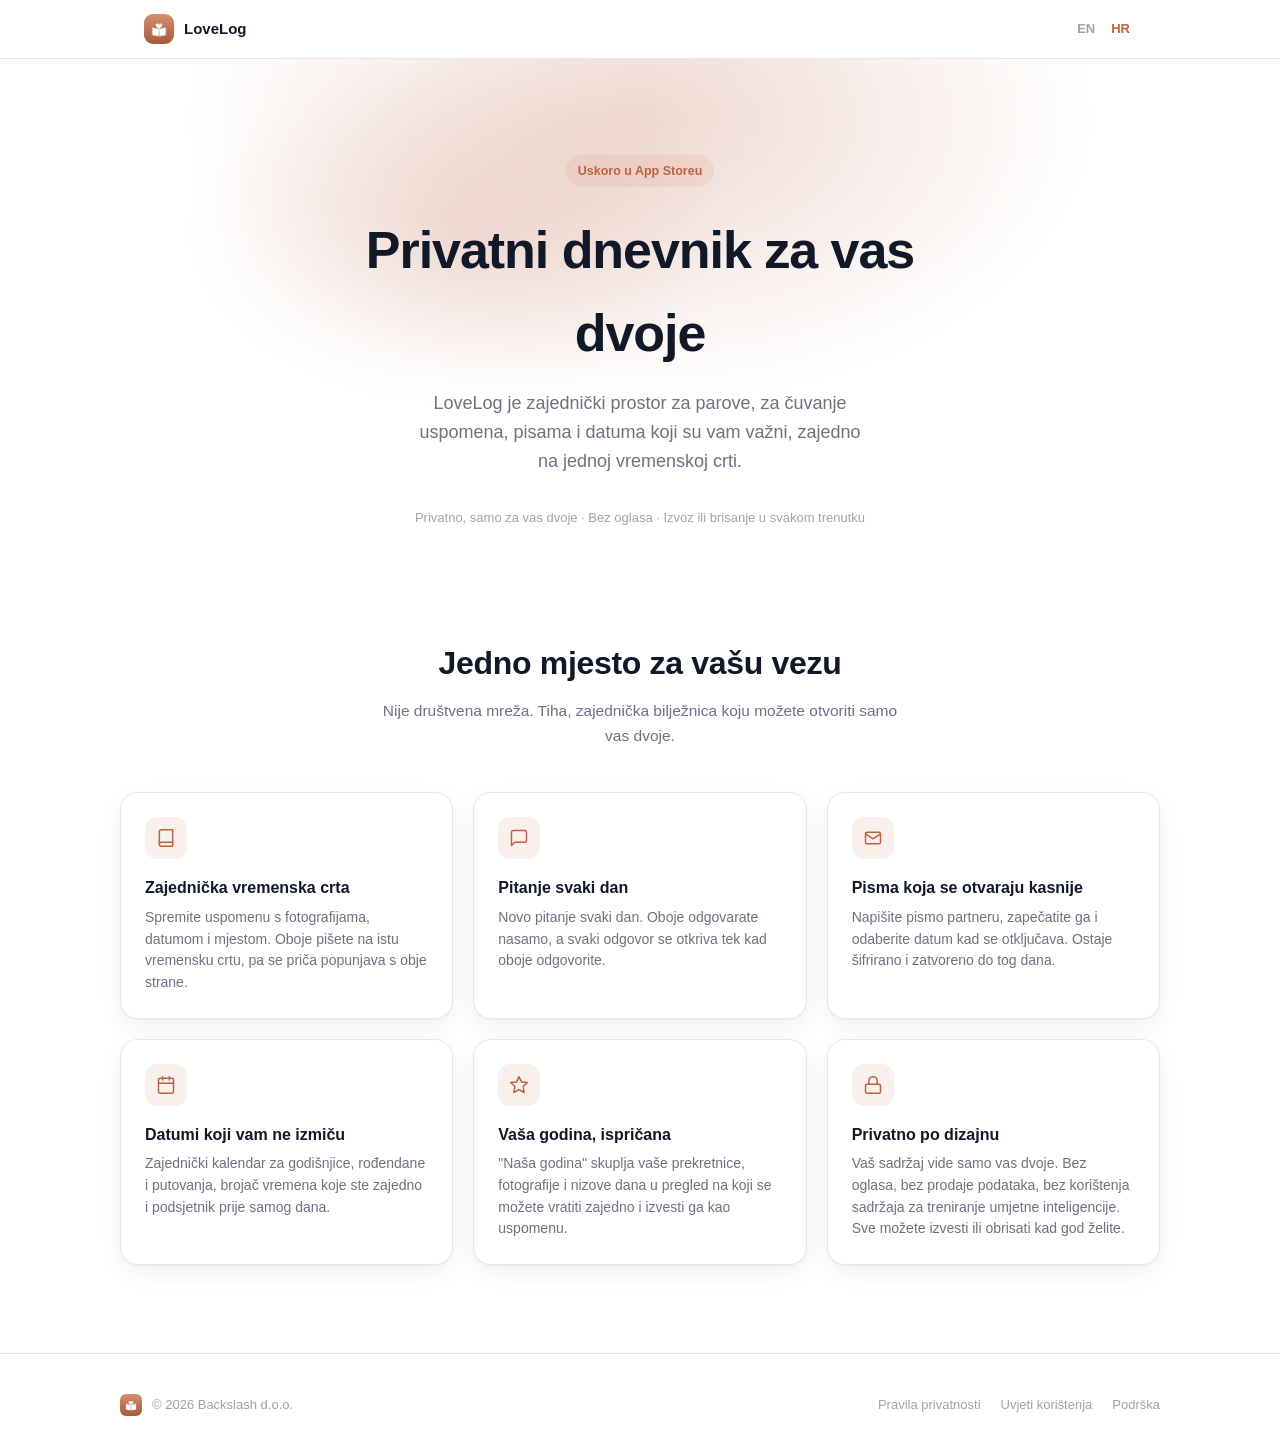
==== hr/index.html @ 2866c9d2 "LoveLog marketing site: EN/HR home, privacy, terms, support Co-Authored-By: Claude Sonnet 5 <noreply" ====
<!doctype html>
<html lang="hr">
<head>
  <meta charset="utf-8" />
  <meta name="viewport" content="width=device-width, initial-scale=1" />
  <title>LoveLog, privatni dnevnik za dvoje</title>
  <meta name="description" content="LoveLog je privatni zajednički dnevnik za dvoje. Čuvajte uspomene i fotografije na jednoj vremenskoj crti, odgovarajte na dnevno pitanje zajedno, zapečatite pisma koja se otvaraju kasnije i ne propustite nijednu godišnjicu." />
  <link rel="stylesheet" href="/style.css" />
</head>
<body>
  <nav class="nav">
    <div class="nav-inner">
      <a class="brand" href="/hr/">
        <img class="mark" src="/icon.png" alt="LoveLog" />
        <span class="brand-text">LoveLog</span>
      </a>
      <div class="nav-right">
        <span class="lang-toggle">
          <a href="/">EN</a>
          <a class="active" href="/hr/">HR</a>
        </span>
      </div>
    </div>
  </nav>

  <header class="hero">
    <div class="hero-inner">
      <span class="eyebrow">Uskoro u App Storeu</span>
      <h1>Privatni dnevnik za vas dvoje</h1>
      <p class="tagline">
        LoveLog je zajednički prostor za parove, za čuvanje uspomena, pisama i
        datuma koji su vam važni, zajedno na jednoj vremenskoj crti.
      </p>
      <p class="trust-line">Privatno, samo za vas dvoje · Bez oglasa · Izvoz ili brisanje u svakom trenutku</p>
    </div>
  </header>

  <section class="features" id="features">
    <div class="section-head">
      <h2>Jedno mjesto za vašu vezu</h2>
      <p>Nije društvena mreža. Tiha, zajednička bilježnica koju možete otvoriti samo vas dvoje.</p>
    </div>
    <div class="feature-grid">

      <div class="feature-card">
        <div class="feature-icon">
          <svg width="20" height="20" viewBox="0 0 24 24" fill="none" stroke="currentColor" stroke-width="1.75" stroke-linecap="round" stroke-linejoin="round"><path d="M4 19.5A2.5 2.5 0 0 1 6.5 17H20"></path><path d="M6.5 2H20v20H6.5A2.5 2.5 0 0 1 4 19.5v-15A2.5 2.5 0 0 1 6.5 2z"></path></svg>
        </div>
        <h3>Zajednička vremenska crta</h3>
        <p>Spremite uspomenu s fotografijama, datumom i mjestom. Oboje pišete na istu vremensku crtu, pa se priča popunjava s obje strane.</p>
      </div>

      <div class="feature-card">
        <div class="feature-icon">
          <svg width="20" height="20" viewBox="0 0 24 24" fill="none" stroke="currentColor" stroke-width="1.75" stroke-linecap="round" stroke-linejoin="round"><path d="M21 15a2 2 0 0 1-2 2H7l-4 4V5a2 2 0 0 1 2-2h14a2 2 0 0 1 2 2z"></path></svg>
        </div>
        <h3>Pitanje svaki dan</h3>
        <p>Novo pitanje svaki dan. Oboje odgovarate nasamo, a svaki odgovor se otkriva tek kad oboje odgovorite.</p>
      </div>

      <div class="feature-card">
        <div class="feature-icon">
          <svg width="20" height="20" viewBox="0 0 24 24" fill="none" stroke="currentColor" stroke-width="1.75" stroke-linecap="round" stroke-linejoin="round"><rect x="3" y="5" width="18" height="14" rx="2"></rect><path d="m3 7 9 6 9-6"></path></svg>
        </div>
        <h3>Pisma koja se otvaraju kasnije</h3>
        <p>Napišite pismo partneru, zapečatite ga i odaberite datum kad se otključava. Ostaje šifrirano i zatvoreno do tog dana.</p>
      </div>

      <div class="feature-card">
        <div class="feature-icon">
          <svg width="20" height="20" viewBox="0 0 24 24" fill="none" stroke="currentColor" stroke-width="1.75" stroke-linecap="round" stroke-linejoin="round"><rect x="3" y="4" width="18" height="18" rx="2"></rect><path d="M16 2v4"></path><path d="M8 2v4"></path><path d="M3 10h18"></path></svg>
        </div>
        <h3>Datumi koji vam ne izmiču</h3>
        <p>Zajednički kalendar za godišnjice, rođendane i putovanja, brojač vremena koje ste zajedno i podsjetnik prije samog dana.</p>
      </div>

      <div class="feature-card">
        <div class="feature-icon">
          <svg width="20" height="20" viewBox="0 0 24 24" fill="none" stroke="currentColor" stroke-width="1.75" stroke-linecap="round" stroke-linejoin="round"><path d="M12 2l2.9 6.3L22 9l-5 4.9L18.2 21 12 17.6 5.8 21 7 13.9 2 9l7.1-.7z"></path></svg>
        </div>
        <h3>Vaša godina, ispričana</h3>
        <p>"Naša godina" skuplja vaše prekretnice, fotografije i nizove dana u pregled na koji se možete vratiti zajedno i izvesti ga kao uspomenu.</p>
      </div>

      <div class="feature-card">
        <div class="feature-icon">
          <svg width="20" height="20" viewBox="0 0 24 24" fill="none" stroke="currentColor" stroke-width="1.75" stroke-linecap="round" stroke-linejoin="round"><rect x="3" y="11" width="18" height="11" rx="2"></rect><path d="M7 11V7a5 5 0 0 1 10 0v4"></path></svg>
        </div>
        <h3>Privatno po dizajnu</h3>
        <p>Vaš sadržaj vide samo vas dvoje. Bez oglasa, bez prodaje podataka, bez korištenja sadržaja za treniranje umjetne inteligencije. Sve možete izvesti ili obrisati kad god želite.</p>
      </div>

    </div>
  </section>

  <footer class="site-footer">
    <div class="footer-inner">
      <a class="brand" href="/hr/">
        <img class="mark" src="/icon.png" alt="LoveLog" />
        © 2026 Backslash d.o.o.
      </a>
      <nav class="footer-links">
        <a href="/hr/privacy">Pravila privatnosti</a>
        <a href="/hr/terms">Uvjeti korištenja</a>
        <a href="/hr/support">Podrška</a>
      </nav>
    </div>
  </footer>
</body>
</html>
---- style.css ----
:root {
  --ink: #111827;
  --ink-muted: #6B7280;
  --ink-faint: #9CA3AF;
  --accent: #BC6242;
  --accent-soft: rgba(201,123,90,0.12);
  --border: #E5E7EB;
  --bg: #ffffff;
  --bg-sunken: #F9FAFB;
  --surface: #ffffff;
  --shadow: 0 1px 2px rgba(17,24,39,0.04), 0 8px 24px rgba(17,24,39,0.06);
}

@media (prefers-color-scheme: dark) {
  :root {
    --ink: #F3F4F6;
    --ink-muted: #9CA3AF;
    --ink-faint: #6B7280;
    --accent: #E0A183;
    --accent-soft: rgba(224,161,131,0.18);
    --border: #27272A;
    --bg: #0B0B0D;
    --bg-sunken: #141416;
    --surface: #141416;
    --shadow: 0 1px 2px rgba(0,0,0,0.3), 0 8px 24px rgba(0,0,0,0.4);
  }
}

* { box-sizing: border-box; }
html { scroll-behavior: smooth; }

body {
  margin: 0;
  background: var(--bg);
  color: var(--ink);
  font-family: -apple-system, BlinkMacSystemFont, "SF Pro Text", "Segoe UI", Roboto, Helvetica, Arial, sans-serif;
  line-height: 1.6;
  -webkit-font-smoothing: antialiased;
}

a { color: var(--accent); text-decoration: none; }
a:hover { text-decoration: underline; }

.container {
  max-width: 1040px;
  margin: 0 auto;
  padding: 0 24px;
}

/* ---- Nav ---- */
.nav {
  position: sticky;
  top: 0;
  z-index: 20;
  backdrop-filter: saturate(180%) blur(14px);
  background: color-mix(in srgb, var(--bg) 78%, transparent);
  border-bottom: 1px solid var(--border);
}
.nav-inner {
  max-width: 1040px;
  margin: 0 auto;
  padding: 14px 24px;
  display: flex;
  align-items: center;
  justify-content: space-between;
  gap: 16px;
}
.brand {
  display: flex;
  align-items: center;
  gap: 10px;
  font-weight: 600;
  font-size: 15px;
  color: var(--ink);
  min-width: 0;
}
.brand .mark {
  width: 30px;
  height: 30px;
  border-radius: 9px;
  display: block;
  object-fit: cover;
  flex-shrink: 0;
}
.brand .brand-text {
  overflow: hidden;
  white-space: nowrap;
  text-overflow: ellipsis;
  min-width: 0;
  flex-shrink: 1;
}
.nav-inner .btn { flex-shrink: 0; }
.brand:hover { text-decoration: none; }

.nav-right { display: flex; align-items: center; gap: 14px; flex-shrink: 0; }
.lang-toggle { display: flex; align-items: center; gap: 4px; font-size: 13px; font-weight: 600; }
.lang-toggle a { color: var(--ink-faint); padding: 4px 6px; border-radius: 6px; }
.lang-toggle a:hover { text-decoration: none; background: var(--bg-sunken); }
.lang-toggle a.active { color: var(--accent); }

/* ---- Buttons ---- */
.btn {
  display: inline-flex;
  align-items: center;
  gap: 8px;
  border-radius: 12px;
  padding: 11px 20px;
  font-size: 14px;
  font-weight: 600;
  border: 1px solid transparent;
  cursor: pointer;
  transition: transform 0.15s ease, opacity 0.15s ease;
}
.btn:hover { text-decoration: none; }
.btn:active { transform: scale(0.97); }
.btn-primary {
  background: var(--ink);
  color: var(--bg);
}
.btn-primary:hover { opacity: 0.88; }
.btn-ghost {
  background: transparent;
  color: var(--ink);
  border-color: var(--border);
}
.btn-ghost:hover { background: var(--bg-sunken); }
.btn-sm { padding: 8px 14px; font-size: 13px; border-radius: 10px; }

/* ---- Hero ---- */
.hero {
  position: relative;
  overflow: hidden;
  padding: 96px 24px 72px;
  text-align: center;
}
.hero::before {
  content: "";
  position: absolute;
  top: -220px;
  left: 50%;
  width: 900px;
  height: 560px;
  transform: translateX(-50%);
  background:
    radial-gradient(closest-side, color-mix(in srgb, var(--accent) 24%, transparent), transparent),
    radial-gradient(closest-side at 30% 70%, color-mix(in srgb, var(--accent) 16%, transparent), transparent);
  filter: blur(10px);
  pointer-events: none;
  z-index: 0;
}
.hero-inner { position: relative; z-index: 1; max-width: 640px; margin: 0 auto; }
.eyebrow {
  display: inline-flex;
  align-items: center;
  gap: 6px;
  font-size: 12.5px;
  font-weight: 600;
  color: var(--accent);
  background: var(--accent-soft);
  padding: 6px 12px;
  border-radius: 100px;
  margin-bottom: 22px;
}
.hero h1 {
  font-size: clamp(34px, 6vw, 52px);
  font-weight: 700;
  letter-spacing: -0.02em;
  margin: 0 0 14px;
}
.hero .tagline {
  font-size: 18px;
  color: var(--ink-muted);
  margin: 0 auto 32px;
  max-width: 460px;
}
.hero-ctas {
  display: flex;
  gap: 12px;
  justify-content: center;
  flex-wrap: wrap;
  margin-bottom: 20px;
}
.trust-line {
  font-size: 13px;
  color: var(--ink-faint);
}

/* ---- Section headings ---- */
.section-head { text-align: center; max-width: 520px; margin: 0 auto 44px; }
.section-head h2 {
  font-size: clamp(24px, 4vw, 32px);
  font-weight: 700;
  letter-spacing: -0.01em;
  margin: 0 0 10px;
}
.section-head p { color: var(--ink-muted); margin: 0; font-size: 15.5px; }

/* ---- Feature grid ---- */
.features { padding: 24px 24px 88px; }
.feature-grid {
  display: grid;
  grid-template-columns: repeat(auto-fit, minmax(250px, 1fr));
  gap: 20px;
  max-width: 1040px;
  margin: 0 auto;
}
.feature-card {
  background: var(--surface);
  border: 1px solid var(--border);
  border-radius: 18px;
  padding: 24px;
  box-shadow: var(--shadow);
  transition: transform 0.18s ease, box-shadow 0.18s ease;
}
.feature-card:hover { transform: translateY(-3px); }
.feature-icon {
  width: 42px;
  height: 42px;
  border-radius: 12px;
  background: var(--accent-soft);
  color: var(--accent);
  display: flex;
  align-items: center;
  justify-content: center;
  margin-bottom: 16px;
}
.feature-card h3 { font-size: 16px; font-weight: 600; margin: 0 0 6px; }
.feature-card p { font-size: 14px; color: var(--ink-muted); margin: 0; line-height: 1.55; }

/* ---- CTA band ---- */
.cta-band {
  background: var(--ink);
  color: var(--bg);
  text-align: center;
  padding: 72px 24px;
}
.cta-band h2 {
  font-size: clamp(24px, 4vw, 32px);
  font-weight: 700;
  letter-spacing: -0.01em;
  margin: 0 0 12px;
}
.cta-band p { color: color-mix(in srgb, var(--bg) 70%, transparent); margin: 0 0 28px; font-size: 15.5px; }
.cta-band .btn-primary { background: var(--bg); color: var(--ink); }

/* ---- Footer ---- */
footer.site-footer {
  padding: 40px 24px;
  border-top: 1px solid var(--border);
}
.footer-inner {
  max-width: 1040px;
  margin: 0 auto;
  display: flex;
  flex-wrap: wrap;
  align-items: center;
  justify-content: space-between;
  gap: 16px;
}
.footer-inner .brand { font-size: 13px; color: var(--ink-faint); font-weight: 500; }
.footer-inner .brand .mark { width: 22px; height: 22px; font-size: 11px; border-radius: 6px; }
.footer-links { display: flex; gap: 20px; font-size: 13px; flex-wrap: wrap; }
.footer-links a { color: var(--ink-faint); }

/* ---- Legal/content pages ---- */
.wrap {
  max-width: 680px;
  margin: 0 auto;
  padding: 56px 24px 80px;
}
h1 {
  font-size: 28px;
  font-weight: 700;
  letter-spacing: -0.01em;
  margin: 0 0 8px;
}
h2 { font-size: 18px; font-weight: 600; margin: 32px 0 8px; }
p, li { color: var(--ink-muted); font-size: 15px; }
strong { color: var(--ink); }
.updated { font-size: 12px; color: var(--ink-faint); margin-top: -4px; margin-bottom: 24px; }
.card {
  background: var(--bg-sunken);
  border: 1px solid var(--border);
  border-radius: 14px;
  padding: 18px 20px;
  margin: 24px 0;
}
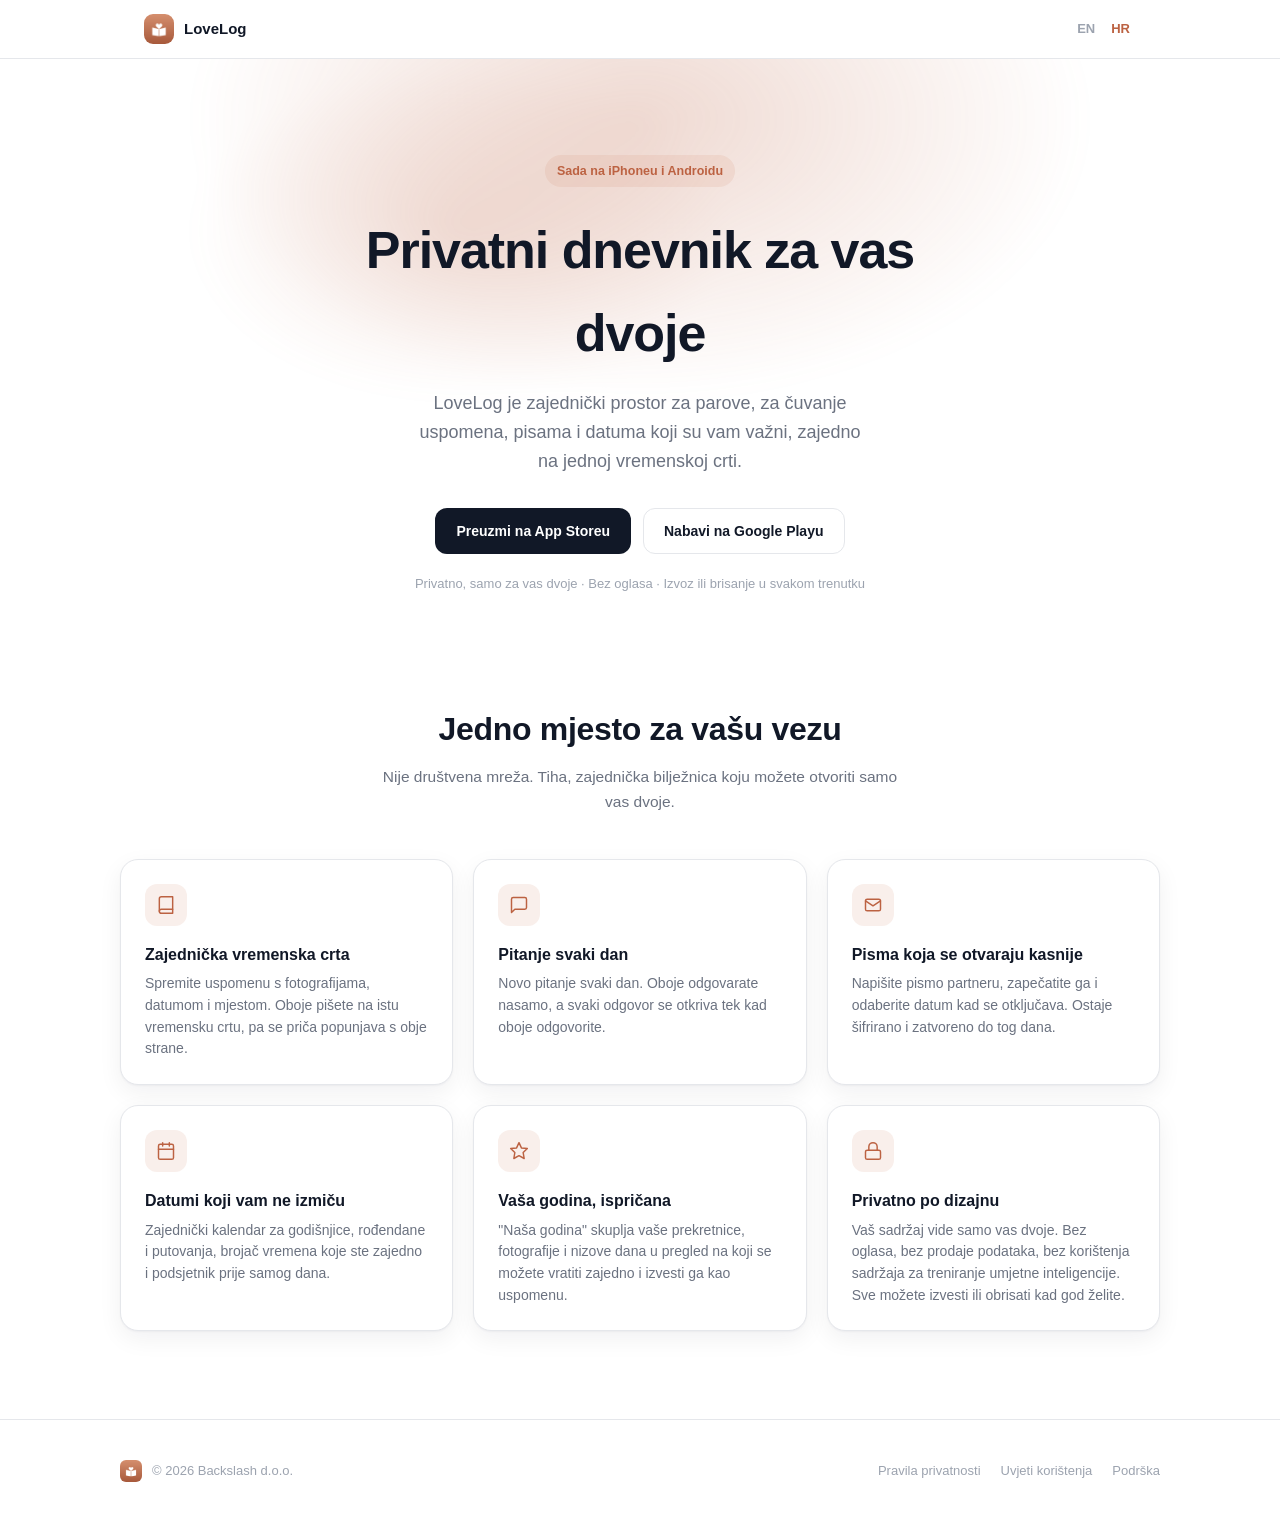
==== commit 05431b43: "Add App Store and Google Play buttons now that LoveLog is live Co-Authored-By: Claude Opus 5.5 <nore" ====
--- a/hr/index.html
+++ b/hr/index.html
@@ -25,12 +25,16 @@
 
   <header class="hero">
     <div class="hero-inner">
-      <span class="eyebrow">Uskoro u App Storeu</span>
+      <span class="eyebrow">Sada na iPhoneu i Androidu</span>
       <h1>Privatni dnevnik za vas dvoje</h1>
       <p class="tagline">
         LoveLog je zajednički prostor za parove, za čuvanje uspomena, pisama i
         datuma koji su vam važni, zajedno na jednoj vremenskoj crti.
       </p>
+      <div class="hero-ctas">
+        <a class="btn btn-primary" href="https://apps.apple.com/app/id6803402403">Preuzmi na App Storeu</a>
+        <a class="btn btn-ghost" href="https://play.google.com/store/apps/details?id=com.backslash.lovelogjournal">Nabavi na Google Playu</a>
+      </div>
       <p class="trust-line">Privatno, samo za vas dvoje · Bez oglasa · Izvoz ili brisanje u svakom trenutku</p>
     </div>
   </header>
